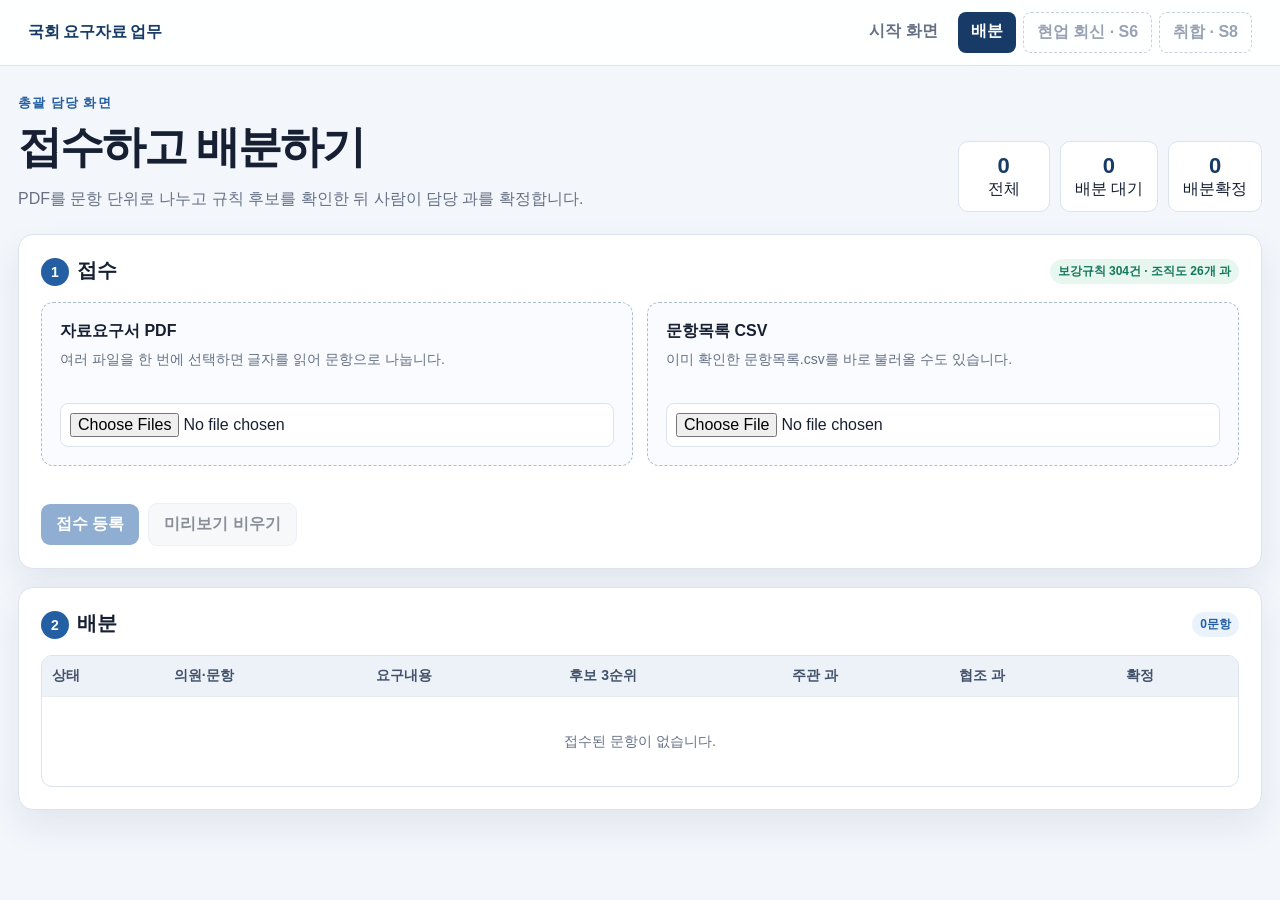
==== web/assign.html @ 602cd7af "국회 요구자료 교육용 웹 도구 최초 공개" ====
<!doctype html>
<html lang="ko">
<head>
  <meta charset="utf-8">
  <meta name="viewport" content="width=device-width,initial-scale=1">
  <title>접수·배분 | 국회 요구자료</title>
  <link rel="stylesheet" href="styles.css">
</head>
<body>
  <header class="topbar">
    <a class="brand" href="index.html">국회 요구자료 업무</a>
    <nav class="nav" aria-label="업무 화면 이동">
      <a href="index.html">시작 화면</a><a class="active" href="assign.html">배분</a>
      <a class="soon" href="#" aria-disabled="true" title="S6에서 구현">현업 회신 · S6</a>
      <a class="soon" href="#" aria-disabled="true" title="S8에서 구현">취합 · S8</a>
    </nav>
  </header>
  <main class="page">
    <section class="hero" data-reveal>
      <div><p class="eyebrow">총괄 담당 화면</p><h1>접수하고 배분하기</h1><p class="subtitle">PDF를 문항 단위로 나누고 규칙 후보를 확인한 뒤 사람이 담당 과를 확정합니다.</p></div>
      <div class="summary" id="summary"></div>
    </section>

    <section class="panel" data-reveal>
      <div class="panel-head"><h2><span class="step">1</span>접수</h2><span class="badge" id="data-status">기준자료 읽는 중</span></div>
      <div class="upload-grid">
        <label class="drop-card"><strong>자료요구서 PDF</strong><p>여러 파일을 한 번에 선택하면 글자를 읽어 문항으로 나눕니다.</p><input id="pdf-files" type="file" accept="application/pdf,.pdf" multiple></label>
        <label class="drop-card"><strong>문항목록 CSV</strong><p>이미 확인한 문항목록.csv를 바로 불러올 수도 있습니다.</p><input id="csv-file" type="file" accept=".csv,text/csv"></label>
      </div>
      <div class="progress-wrap" id="progress-wrap"><progress id="progress" max="100" value="0"></progress><strong id="progress-label">0%</strong></div>
      <p class="message" id="import-message" role="status"></p>
      <div class="actions"><button id="register" disabled>접수 등록</button><button id="clear-preview" class="secondary" disabled>미리보기 비우기</button></div>
      <div class="table-wrap" id="preview-wrap" hidden style="margin-top:16px"><table><thead><tr><th>파일·문항</th><th>위원회·의원</th><th>제출기한</th><th>요구내용</th><th>세부항목·비고</th></tr></thead><tbody id="preview-body"></tbody></table></div>
    </section>

    <section class="panel" data-reveal>
      <div class="panel-head"><h2><span class="step">2</span>배분</h2><span class="badge" id="case-count">0문항</span></div>
      <div class="table-wrap"><table><thead><tr><th>상태</th><th>의원·문항</th><th>요구내용</th><th>후보 3순위</th><th>주관 과</th><th>협조 과</th><th>확정</th></tr></thead><tbody id="assignment-body"><tr><td colspan="7" class="empty">접수된 문항이 없습니다.</td></tr></tbody></table></div>
    </section>
  </main>
  <script src="common.js"></script><script src="split.js"></script><script src="engine.js"></script>
  <script type="module" src="assign.js"></script>
</body>
</html>
---- web/styles.css ----
:root {
  color-scheme: light;
  --ink: #172033;
  --muted: #667085;
  --line: #dce3ee;
  --surface: #ffffff;
  --canvas: #f3f6fb;
  --navy: #173b66;
  --blue: #245fa4;
  --blue-soft: #eaf2fc;
  --green: #13795b;
  --amber: #9a6700;
  --danger: #b42318;
  --shadow: 0 16px 34px rgba(31, 57, 89, 0.08);
}

* { box-sizing: border-box; }
body { margin: 0; color: var(--ink); background: var(--canvas); font-family: "Pretendard", "Noto Sans KR", "Malgun Gothic", sans-serif; }
button, input, select { font: inherit; }
button, .button { border: 0; border-radius: 9px; padding: 10px 15px; background: var(--blue); color: #fff; font-weight: 700; cursor: pointer; transition: transform .28s cubic-bezier(.34,1.56,.64,1), background .2s; }
button:hover, .button:hover { transform: translateY(-2px); background: var(--navy); }
button:disabled { cursor: not-allowed; opacity: .5; transform: none; }
.button.secondary, button.secondary { background: #eef2f7; color: var(--ink); border: 1px solid var(--line); }
.button.ghost { background: transparent; color: var(--muted); border: 1px dashed #b7c2d2; }
a { color: inherit; text-decoration: none; }

.topbar { position: sticky; z-index: 20; top: 0; display: flex; align-items: center; gap: 16px; padding: 12px 28px; background: rgba(255,255,255,.96); border-bottom: 1px solid var(--line); }
.brand { margin-right: auto; font-weight: 900; color: var(--navy); letter-spacing: -.02em; }
.nav { display: flex; gap: 7px; flex-wrap: wrap; }
.nav a { padding: 9px 13px; border-radius: 8px; color: var(--muted); font-weight: 700; }
.nav a.active { color: #fff; background: var(--navy); }
.nav a.soon { color: #98a2b3; border: 1px dashed #c7d0dc; }

.page { width: min(1500px, calc(100% - 36px)); margin: 28px auto 56px; }
.hero { display: flex; align-items: end; justify-content: space-between; gap: 24px; margin-bottom: 22px; }
.eyebrow { margin: 0 0 6px; color: var(--blue); font-weight: 800; font-size: 13px; letter-spacing: .08em; }
h1 { margin: 0; font-size: clamp(28px, 4vw, 44px); letter-spacing: -.045em; }
.subtitle { margin: 9px 0 0; color: var(--muted); line-height: 1.65; }
.summary { display: flex; gap: 10px; flex-wrap: wrap; }
.summary span { min-width: 92px; padding: 11px 14px; border-radius: 10px; background: var(--surface); border: 1px solid var(--line); text-align: center; }
.summary strong { display: block; color: var(--navy); font-size: 22px; }

.panel { margin-top: 18px; padding: 22px; border: 1px solid var(--line); border-radius: 15px; background: var(--surface); box-shadow: var(--shadow); }
.panel-head { display: flex; align-items: center; justify-content: space-between; gap: 18px; margin-bottom: 16px; }
.panel-head h2 { margin: 0; font-size: 20px; }
.step { display: inline-grid; place-items: center; width: 28px; height: 28px; margin-right: 8px; border-radius: 50%; color: #fff; background: var(--blue); font-size: 14px; }
.upload-grid { display: grid; grid-template-columns: repeat(2, minmax(0,1fr)); gap: 14px; }
.drop-card { padding: 18px; border: 1px dashed #aebcd0; border-radius: 12px; background: #f9fbfe; }
.drop-card strong { display: block; margin-bottom: 7px; }
.drop-card p { min-height: 42px; margin: 0 0 12px; color: var(--muted); font-size: 14px; line-height: 1.5; }
input[type=file] { width: 100%; padding: 9px; border: 1px solid var(--line); border-radius: 8px; background: #fff; }
.actions { display: flex; gap: 9px; flex-wrap: wrap; align-items: center; }
.message { min-height: 24px; margin: 13px 0 0; color: var(--muted); font-weight: 700; }
.message.success { color: var(--green); }
.message.error { color: var(--danger); }
.progress-wrap { display: none; margin-top: 14px; }
.progress-wrap.on { display: grid; grid-template-columns: 1fr auto; gap: 10px; align-items: center; }
progress { width: 100%; height: 10px; accent-color: var(--blue); }

.table-wrap { overflow: auto; border: 1px solid var(--line); border-radius: 11px; }
table { width: 100%; border-collapse: separate; border-spacing: 0; font-size: 14px; }
th { position: sticky; top: 0; z-index: 2; padding: 11px 10px; color: #42526a; background: #edf2f8; text-align: left; white-space: nowrap; }
td { padding: 12px 10px; border-top: 1px solid #e8edf4; vertical-align: top; line-height: 1.5; }
tbody tr { transition: background .2s, transform .28s cubic-bezier(.34,1.56,.64,1); }
tbody tr:hover { background: #f8fbff; }
.request { min-width: 280px; max-width: 460px; }
.meta { min-width: 130px; color: var(--muted); font-size: 12px; }
.meta strong { display: block; color: var(--ink); font-size: 14px; }
.badge { display: inline-block; padding: 4px 8px; border-radius: 999px; background: var(--blue-soft); color: var(--blue); font-size: 12px; font-weight: 800; white-space: nowrap; }
.badge.confirmed { background: #e8f6f0; color: var(--green); }
.candidates { min-width: 210px; }
.candidate { margin-bottom: 6px; padding: 7px 8px; border-left: 3px solid #adc7e7; background: #f5f8fc; border-radius: 4px 8px 8px 4px; }
.candidate:first-child { border-left-color: var(--blue); background: var(--blue-soft); }
.candidate small { display: block; margin-top: 2px; color: var(--muted); }
select { width: 100%; min-width: 150px; padding: 8px; border: 1px solid #b9c5d5; border-radius: 8px; background: #fff; }
select[multiple] { min-height: 78px; }
.empty { padding: 34px; color: var(--muted); text-align: center; }

.start-grid { display: grid; grid-template-columns: repeat(3,1fr); gap: 16px; }
.start-card { display: block; min-height: 190px; padding: 22px; border-radius: 15px; background: var(--surface); border: 1px solid var(--line); box-shadow: var(--shadow); transition: transform .28s cubic-bezier(.34,1.56,.64,1); }
.start-card:hover { transform: translateY(-5px); }
.start-card .number { color: var(--blue); font-size: 40px; font-weight: 900; }
.start-card h2 { margin: 16px 0 8px; }
.start-card p { color: var(--muted); line-height: 1.6; }

[data-reveal] { opacity: 0; transform: translateY(20px); transition: opacity .55s ease, transform .55s ease; }
[data-reveal].show { opacity: 1; transform: none; }
@media (max-width: 860px) { .topbar { align-items: flex-start; flex-direction: column; } .brand { margin: 0; } .hero { align-items: flex-start; flex-direction: column; } .upload-grid, .start-grid { grid-template-columns: 1fr; } .page { width: min(100% - 22px, 1500px); } }
@media (prefers-reduced-motion: reduce) { *, *::before, *::after { scroll-behavior: auto !important; transition: none !important; animation: none !important; } [data-reveal] { opacity: 1; transform: none; } }
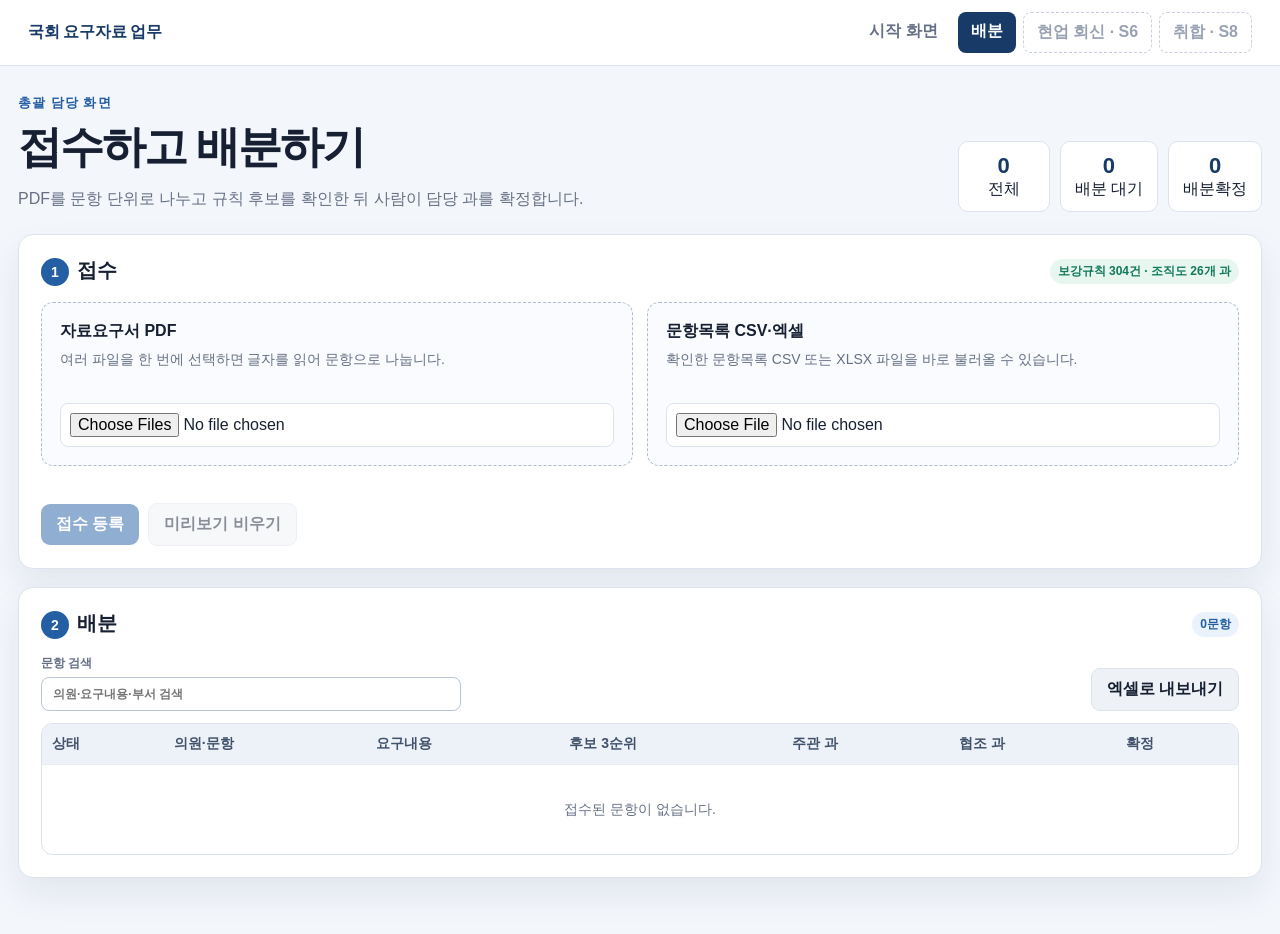
==== commit bba2dfb8: "웹앱 라이브러리 기능 적용" ====
--- a/web/assign.html
+++ b/web/assign.html
@@ -4,6 +4,7 @@
   <meta charset="utf-8">
   <meta name="viewport" content="width=device-width,initial-scale=1">
   <title>접수·배분 | 국회 요구자료</title>
+  <link rel="stylesheet" href="lib/tabulator.min.css">
   <link rel="stylesheet" href="styles.css">
 </head>
 <body>
@@ -25,19 +26,21 @@
       <div class="panel-head"><h2><span class="step">1</span>접수</h2><span class="badge" id="data-status">기준자료 읽는 중</span></div>
       <div class="upload-grid">
         <label class="drop-card"><strong>자료요구서 PDF</strong><p>여러 파일을 한 번에 선택하면 글자를 읽어 문항으로 나눕니다.</p><input id="pdf-files" type="file" accept="application/pdf,.pdf" multiple></label>
-        <label class="drop-card"><strong>문항목록 CSV</strong><p>이미 확인한 문항목록.csv를 바로 불러올 수도 있습니다.</p><input id="csv-file" type="file" accept=".csv,text/csv"></label>
+        <label class="drop-card"><strong>문항목록 CSV·엑셀</strong><p>확인한 문항목록 CSV 또는 XLSX 파일을 바로 불러올 수 있습니다.</p><input id="csv-file" type="file" accept=".csv,.xlsx,.xls,text/csv,application/vnd.openxmlformats-officedocument.spreadsheetml.sheet,application/vnd.ms-excel"></label>
       </div>
       <div class="progress-wrap" id="progress-wrap"><progress id="progress" max="100" value="0"></progress><strong id="progress-label">0%</strong></div>
       <p class="message" id="import-message" role="status"></p>
       <div class="actions"><button id="register" disabled>접수 등록</button><button id="clear-preview" class="secondary" disabled>미리보기 비우기</button></div>
-      <div class="table-wrap" id="preview-wrap" hidden style="margin-top:16px"><table><thead><tr><th>파일·문항</th><th>위원회·의원</th><th>제출기한</th><th>요구내용</th><th>세부항목·비고</th></tr></thead><tbody id="preview-body"></tbody></table></div>
+      <div class="table-wrap tabulator-wrap" id="preview-wrap" hidden style="margin-top:16px"><div id="preview-table"></div></div>
     </section>
 
     <section class="panel" data-reveal>
       <div class="panel-head"><h2><span class="step">2</span>배분</h2><span class="badge" id="case-count">0문항</span></div>
+      <div class="table-tools"><label>문항 검색 <input id="case-search" type="search" placeholder="의원·요구내용·부서 검색"></label><button id="export-xlsx" class="secondary">엑셀로 내보내기</button></div>
       <div class="table-wrap"><table><thead><tr><th>상태</th><th>의원·문항</th><th>요구내용</th><th>후보 3순위</th><th>주관 과</th><th>협조 과</th><th>확정</th></tr></thead><tbody id="assignment-body"><tr><td colspan="7" class="empty">접수된 문항이 없습니다.</td></tr></tbody></table></div>
     </section>
   </main>
+  <script src="lib/papaparse.min.js"></script><script src="lib/xlsx.full.min.js"></script><script src="lib/fuse.min.js"></script><script src="lib/tabulator.min.js"></script>
   <script src="common.js"></script><script src="split.js"></script><script src="engine.js"></script>
   <script type="module" src="assign.js"></script>
 </body>
--- a/web/lib/tabulator.min.css
+++ b/web/lib/tabulator.min.css
@@ -0,0 +1,2 @@
+.tabulator{background-color:#888;border:1px solid #999;font-size:14px;overflow:hidden;position:relative;text-align:left;-webkit-transform:translateZ(0);-moz-transform:translateZ(0);-ms-transform:translateZ(0);-o-transform:translateZ(0);transform:translateZ(0)}.tabulator[tabulator-layout=fitDataFill] .tabulator-tableholder .tabulator-table{min-width:100%}.tabulator[tabulator-layout=fitDataTable]{display:inline-block}.tabulator.tabulator-block-select,.tabulator.tabulator-ranges .tabulator-cell:not(.tabulator-editing){user-select:none}.tabulator .tabulator-header{background-color:#e6e6e6;border-bottom:1px solid #999;box-sizing:border-box;color:#555;font-weight:700;outline:none;overflow:hidden;position:relative;-moz-user-select:none;-khtml-user-select:none;-webkit-user-select:none;-o-user-select:none;white-space:nowrap;width:100%}.tabulator .tabulator-header.tabulator-header-hidden{display:none}.tabulator .tabulator-header .tabulator-header-contents{overflow:hidden;position:relative}.tabulator .tabulator-header .tabulator-header-contents .tabulator-headers{display:inline-block}.tabulator .tabulator-header .tabulator-col{background:#e6e6e6;border-right:1px solid #aaa;box-sizing:border-box;display:inline-flex;flex-direction:column;justify-content:flex-start;overflow:hidden;position:relative;text-align:left;vertical-align:bottom}.tabulator .tabulator-header .tabulator-col.tabulator-moving{background:#cdcdcd;border:1px solid #999;pointer-events:none;position:absolute}.tabulator .tabulator-header .tabulator-col.tabulator-range-highlight{background-color:#d6d6d6;color:#000}.tabulator .tabulator-header .tabulator-col.tabulator-range-selected{background-color:#3876ca;color:#fff}.tabulator .tabulator-header .tabulator-col .tabulator-col-content{box-sizing:border-box;padding:4px;position:relative}.tabulator .tabulator-header .tabulator-col .tabulator-col-content .tabulator-header-popup-button{padding:0 8px}.tabulator .tabulator-header .tabulator-col .tabulator-col-content .tabulator-header-popup-button:hover{cursor:pointer;opacity:.6}.tabulator .tabulator-header .tabulator-col .tabulator-col-content .tabulator-col-title-holder{position:relative}.tabulator .tabulator-header .tabulator-col .tabulator-col-content .tabulator-col-title{box-sizing:border-box;overflow:hidden;text-overflow:ellipsis;vertical-align:bottom;white-space:nowrap;width:100%}.tabulator .tabulator-header .tabulator-col .tabulator-col-content .tabulator-col-title.tabulator-col-title-wrap{text-overflow:clip;white-space:normal}.tabulator .tabulator-header .tabulator-col .tabulator-col-content .tabulator-col-title .tabulator-title-editor{background:#fff;border:1px solid #999;box-sizing:border-box;padding:1px;width:100%}.tabulator .tabulator-header .tabulator-col .tabulator-col-content .tabulator-col-title .tabulator-header-popup-button+.tabulator-title-editor{width:calc(100% - 22px)}.tabulator .tabulator-header .tabulator-col .tabulator-col-content .tabulator-col-sorter{align-items:center;bottom:0;display:flex;position:absolute;right:4px;top:0}.tabulator .tabulator-header .tabulator-col .tabulator-col-content .tabulator-col-sorter .tabulator-arrow{border-bottom:6px solid #bbb;border-left:6px solid transparent;border-right:6px solid transparent;height:0;width:0}.tabulator .tabulator-header .tabulator-col.tabulator-col-group .tabulator-col-group-cols{border-top:1px solid #aaa;display:flex;margin-right:-1px;overflow:hidden;position:relative}.tabulator .tabulator-header .tabulator-col .tabulator-header-filter{box-sizing:border-box;margin-top:2px;position:relative;text-align:center;width:100%}.tabulator .tabulator-header .tabulator-col .tabulator-header-filter textarea{height:auto!important}.tabulator .tabulator-header .tabulator-col .tabulator-header-filter svg{margin-top:3px}.tabulator .tabulator-header .tabulator-col .tabulator-header-filter input::-ms-clear{height:0;width:0}.tabulator .tabulator-header .tabulator-col.tabulator-sortable .tabulator-col-title{padding-right:25px}@media (hover:hover) and (pointer:fine){.tabulator .tabulator-header .tabulator-col.tabulator-sortable.tabulator-col-sorter-element:hover{background-color:#cdcdcd;cursor:pointer}}.tabulator .tabulator-header .tabulator-col.tabulator-sortable[aria-sort=none] .tabulator-col-content .tabulator-col-sorter{color:#bbb}@media (hover:hover) and (pointer:fine){.tabulator .tabulator-header .tabulator-col.tabulator-sortable[aria-sort=none] .tabulator-col-content .tabulator-col-sorter.tabulator-col-sorter-element .tabulator-arrow:hover{border-bottom:6px solid #555;cursor:pointer}}.tabulator .tabulator-header .tabulator-col.tabulator-sortable[aria-sort=none] .tabulator-col-content .tabulator-col-sorter .tabulator-arrow{border-bottom:6px solid #bbb;border-top:none}.tabulator .tabulator-header .tabulator-col.tabulator-sortable[aria-sort=ascending] .tabulator-col-content .tabulator-col-sorter{color:#666}@media (hover:hover) and (pointer:fine){.tabulator .tabulator-header .tabulator-col.tabulator-sortable[aria-sort=ascending] .tabulator-col-content .tabulator-col-sorter.tabulator-col-sorter-element .tabulator-arrow:hover{border-bottom:6px solid #555;cursor:pointer}}.tabulator .tabulator-header .tabulator-col.tabulator-sortable[aria-sort=ascending] .tabulator-col-content .tabulator-col-sorter .tabulator-arrow{border-bottom:6px solid #666;border-top:none}.tabulator .tabulator-header .tabulator-col.tabulator-sortable[aria-sort=descending] .tabulator-col-content .tabulator-col-sorter{color:#666}@media (hover:hover) and (pointer:fine){.tabulator .tabulator-header .tabulator-col.tabulator-sortable[aria-sort=descending] .tabulator-col-content .tabulator-col-sorter.tabulator-col-sorter-element .tabulator-arrow:hover{border-top:6px solid #555;cursor:pointer}}.tabulator .tabulator-header .tabulator-col.tabulator-sortable[aria-sort=descending] .tabulator-col-content .tabulator-col-sorter .tabulator-arrow{border-bottom:none;border-top:6px solid #666;color:#666}.tabulator .tabulator-header .tabulator-col.tabulator-col-vertical .tabulator-col-content .tabulator-col-title{align-items:center;display:flex;justify-content:center;text-orientation:mixed;writing-mode:vertical-rl}.tabulator .tabulator-header .tabulator-col.tabulator-col-vertical.tabulator-col-vertical-flip .tabulator-col-title{transform:rotate(180deg)}.tabulator .tabulator-header .tabulator-col.tabulator-col-vertical.tabulator-sortable .tabulator-col-title{padding-right:0;padding-top:20px}.tabulator .tabulator-header .tabulator-col.tabulator-col-vertical.tabulator-sortable.tabulator-col-vertical-flip .tabulator-col-title{padding-bottom:20px;padding-right:0}.tabulator .tabulator-header .tabulator-col.tabulator-col-vertical.tabulator-sortable .tabulator-col-sorter{bottom:auto;justify-content:center;left:0;right:0;top:4px}.tabulator .tabulator-header .tabulator-frozen{left:0;position:sticky;z-index:11}.tabulator .tabulator-header .tabulator-frozen.tabulator-frozen-left{border-right:2px solid #aaa}.tabulator .tabulator-header .tabulator-frozen.tabulator-frozen-right{border-left:2px solid #aaa}.tabulator .tabulator-header .tabulator-calcs-holder{background:#f3f3f3!important;border-bottom:1px solid #aaa;border-top:1px solid #aaa;box-sizing:border-box;display:inline-block}.tabulator .tabulator-header .tabulator-calcs-holder .tabulator-row{background:#f3f3f3!important}.tabulator .tabulator-header .tabulator-calcs-holder .tabulator-row .tabulator-col-resize-handle{display:none}.tabulator .tabulator-header .tabulator-frozen-rows-holder{display:inline-block}.tabulator .tabulator-header .tabulator-frozen-rows-holder:empty{display:none}.tabulator .tabulator-tableholder{-webkit-overflow-scrolling:touch;overflow:auto;position:relative;white-space:nowrap;width:100%}.tabulator .tabulator-tableholder:focus{outline:none}.tabulator .tabulator-tableholder .tabulator-placeholder{align-items:center;box-sizing:border-box;display:flex;justify-content:center;min-width:100%;width:100%}.tabulator .tabulator-tableholder .tabulator-placeholder[tabulator-render-mode=virtual]{min-height:100%}.tabulator .tabulator-tableholder .tabulator-placeholder .tabulator-placeholder-contents{color:#ccc;display:inline-block;font-size:20px;font-weight:700;padding:10px;text-align:center;white-space:normal}.tabulator .tabulator-tableholder .tabulator-table{background-color:#fff;color:#333;display:inline-block;overflow:visible;position:relative;white-space:nowrap}.tabulator .tabulator-tableholder .tabulator-table .tabulator-row.tabulator-calcs{background:#e2e2e2!important;font-weight:700}.tabulator .tabulator-tableholder .tabulator-table .tabulator-row.tabulator-calcs.tabulator-calcs-top{border-bottom:2px solid #aaa}.tabulator .tabulator-tableholder .tabulator-table .tabulator-row.tabulator-calcs.tabulator-calcs-bottom{border-top:2px solid #aaa}.tabulator .tabulator-tableholder .tabulator-range-overlay{inset:0;pointer-events:none;position:absolute;z-index:10}.tabulator .tabulator-tableholder .tabulator-range-overlay .tabulator-range{border:1px solid #2975dd;box-sizing:border-box;position:absolute}.tabulator .tabulator-tableholder .tabulator-range-overlay .tabulator-range.tabulator-range-active:after{background-color:#2975dd;border-radius:999px;bottom:-3px;content:"";height:6px;position:absolute;right:-3px;width:6px}.tabulator .tabulator-tableholder .tabulator-range-overlay .tabulator-range-cell-active{border:2px solid #2975dd;box-sizing:border-box;position:absolute}.tabulator .tabulator-footer{background-color:#e6e6e6;border-top:1px solid #999;color:#555;font-weight:700;user-select:none;-moz-user-select:none;-khtml-user-select:none;-webkit-user-select:none;-o-user-select:none;white-space:nowrap}.tabulator .tabulator-footer .tabulator-footer-contents{align-items:center;display:flex;flex-direction:row;justify-content:space-between;padding:5px 10px}.tabulator .tabulator-footer .tabulator-footer-contents:empty{display:none}.tabulator .tabulator-footer .tabulator-spreadsheet-tabs{margin-top:-5px;overflow-x:auto}.tabulator .tabulator-footer .tabulator-spreadsheet-tabs .tabulator-spreadsheet-tab{border:1px solid #999;border-bottom-left-radius:5px;border-bottom-right-radius:5px;border-top:none;display:inline-block;font-size:.9em;padding:5px}.tabulator .tabulator-footer .tabulator-spreadsheet-tabs .tabulator-spreadsheet-tab:hover{cursor:pointer;opacity:.7}.tabulator .tabulator-footer .tabulator-spreadsheet-tabs .tabulator-spreadsheet-tab.tabulator-spreadsheet-tab-active{background:#fff}.tabulator .tabulator-footer .tabulator-calcs-holder{background:#f3f3f3!important;border-bottom:1px solid #aaa;border-top:1px solid #aaa;box-sizing:border-box;overflow:hidden;text-align:left;width:100%}.tabulator .tabulator-footer .tabulator-calcs-holder .tabulator-row{background:#f3f3f3!important;display:inline-block}.tabulator .tabulator-footer .tabulator-calcs-holder .tabulator-row .tabulator-col-resize-handle{display:none}.tabulator .tabulator-footer .tabulator-calcs-holder:only-child{border-bottom:none;margin-bottom:-5px}.tabulator .tabulator-footer>*+.tabulator-page-counter{margin-left:10px}.tabulator .tabulator-footer .tabulator-page-counter{font-weight:400}.tabulator .tabulator-footer .tabulator-paginator{color:#555;flex:1;font-family:inherit;font-size:inherit;font-weight:inherit;text-align:right}.tabulator .tabulator-footer .tabulator-page-size{border:1px solid #aaa;border-radius:3px;display:inline-block;margin:0 5px;padding:2px 5px}.tabulator .tabulator-footer .tabulator-pages{margin:0 7px}.tabulator .tabulator-footer .tabulator-page{background:hsla(0,0%,100%,.2);border:1px solid #aaa;border-radius:3px;display:inline-block;margin:0 2px;padding:2px 5px}.tabulator .tabulator-footer .tabulator-page.active{color:#d00}.tabulator .tabulator-footer .tabulator-page:disabled{opacity:.5}@media (hover:hover) and (pointer:fine){.tabulator .tabulator-footer .tabulator-page:not(disabled):hover{background:rgba(0,0,0,.2);color:#fff;cursor:pointer}}.tabulator .tabulator-col-resize-handle{display:inline-block;margin-left:-3px;margin-right:-3px;position:relative;vertical-align:middle;width:6px;z-index:11}@media (hover:hover) and (pointer:fine){.tabulator .tabulator-col-resize-handle:hover{cursor:ew-resize}}.tabulator .tabulator-col-resize-handle:last-of-type{margin-right:0;width:3px}.tabulator .tabulator-col-resize-guide{background-color:#999;height:100%;margin-left:-.5px;opacity:.5;position:absolute;top:0;width:4px}.tabulator .tabulator-row-resize-guide{background-color:#999;height:4px;left:0;margin-top:-.5px;opacity:.5;position:absolute;width:100%}.tabulator .tabulator-alert{align-items:center;background:rgba(0,0,0,.4);display:flex;height:100%;left:0;position:absolute;text-align:center;top:0;width:100%;z-index:100}.tabulator .tabulator-alert .tabulator-alert-msg{background:#fff;border-radius:10px;display:inline-block;font-size:16px;font-weight:700;margin:0 auto;padding:10px 20px}.tabulator .tabulator-alert .tabulator-alert-msg.tabulator-alert-state-msg{border:4px solid #333;color:#000}.tabulator .tabulator-alert .tabulator-alert-msg.tabulator-alert-state-error{border:4px solid #d00;color:#590000}.tabulator-row{background-color:#fff;box-sizing:border-box;min-height:22px;position:relative}.tabulator-row.tabulator-row-even{background-color:#efefef}@media (hover:hover) and (pointer:fine){.tabulator-row.tabulator-selectable:hover{background-color:#bbb;cursor:pointer}}.tabulator-row.tabulator-selected{background-color:#9abcea}@media (hover:hover) and (pointer:fine){.tabulator-row.tabulator-selected:hover{background-color:#769bcc;cursor:pointer}}.tabulator-row.tabulator-row-moving{background:#fff;border:1px solid #000}.tabulator-row.tabulator-moving{border-bottom:1px solid #aaa;border-top:1px solid #aaa;pointer-events:none;position:absolute;z-index:15}.tabulator-row.tabulator-range-highlight .tabulator-cell.tabulator-range-row-header{background-color:#d6d6d6;color:#000}.tabulator-row.tabulator-range-highlight.tabulator-range-selected .tabulator-cell.tabulator-range-row-header,.tabulator-row.tabulator-range-selected .tabulator-cell.tabulator-range-row-header{background-color:#3876ca;color:#fff}.tabulator-row .tabulator-row-resize-handle{bottom:0;height:5px;left:0;position:absolute;right:0}.tabulator-row .tabulator-row-resize-handle.prev{bottom:auto;top:0}@media (hover:hover) and (pointer:fine){.tabulator-row .tabulator-row-resize-handle:hover{cursor:ns-resize}}.tabulator-row .tabulator-responsive-collapse{border-bottom:1px solid #aaa;border-top:1px solid #aaa;box-sizing:border-box;padding:5px}.tabulator-row .tabulator-responsive-collapse:empty{display:none}.tabulator-row .tabulator-responsive-collapse table{font-size:14px}.tabulator-row .tabulator-responsive-collapse table tr td{position:relative}.tabulator-row .tabulator-responsive-collapse table tr td:first-of-type{padding-right:10px}.tabulator-row .tabulator-cell{border-right:1px solid #aaa;box-sizing:border-box;display:inline-block;outline:none;overflow:hidden;padding:4px;position:relative;text-overflow:ellipsis;vertical-align:middle;white-space:nowrap}.tabulator-row .tabulator-cell.tabulator-row-header{background:#e6e6e6;border-bottom:1px solid #aaa;border-right:1px solid #999}.tabulator-row .tabulator-cell.tabulator-frozen{background-color:inherit;display:inline-block;left:0;position:sticky;z-index:11}.tabulator-row .tabulator-cell.tabulator-frozen.tabulator-frozen-left{border-right:2px solid #aaa}.tabulator-row .tabulator-cell.tabulator-frozen.tabulator-frozen-right{border-left:2px solid #aaa}.tabulator-row .tabulator-cell.tabulator-editing{border:1px solid #1d68cd;outline:none;padding:0}.tabulator-row .tabulator-cell.tabulator-editing input,.tabulator-row .tabulator-cell.tabulator-editing select{background:transparent;border:1px;outline:none}.tabulator-row .tabulator-cell.tabulator-validation-fail{border:1px solid #d00}.tabulator-row .tabulator-cell.tabulator-validation-fail input,.tabulator-row .tabulator-cell.tabulator-validation-fail select{background:transparent;border:1px;color:#d00}.tabulator-row .tabulator-cell.tabulator-row-handle{align-items:center;display:inline-flex;justify-content:center;-moz-user-select:none;-khtml-user-select:none;-webkit-user-select:none;-o-user-select:none}.tabulator-row .tabulator-cell.tabulator-row-handle .tabulator-row-handle-box{width:80%}.tabulator-row .tabulator-cell.tabulator-row-handle .tabulator-row-handle-box .tabulator-row-handle-bar{background:#666;height:3px;margin-top:2px;width:100%}.tabulator-row .tabulator-cell.tabulator-range-selected:not(.tabulator-range-only-cell-selected):not(.tabulator-range-row-header){background-color:#9abcea}.tabulator-row .tabulator-cell .tabulator-data-tree-branch-empty{display:inline-block;width:7px}.tabulator-row .tabulator-cell .tabulator-data-tree-branch{border-bottom:2px solid #aaa;border-bottom-left-radius:1px;border-left:2px solid #aaa;display:inline-block;height:9px;margin-right:5px;margin-top:-9px;vertical-align:middle;width:7px}.tabulator-row .tabulator-cell .tabulator-data-tree-control{align-items:center;background:rgba(0,0,0,.1);border:1px solid #333;border-radius:2px;display:inline-flex;height:11px;justify-content:center;margin-right:5px;overflow:hidden;vertical-align:middle;width:11px}@media (hover:hover) and (pointer:fine){.tabulator-row .tabulator-cell .tabulator-data-tree-control:hover{background:rgba(0,0,0,.2);cursor:pointer}}.tabulator-row .tabulator-cell .tabulator-data-tree-control .tabulator-data-tree-control-collapse{background:transparent;display:inline-block;height:7px;position:relative;width:1px}.tabulator-row .tabulator-cell .tabulator-data-tree-control .tabulator-data-tree-control-collapse:after{background:#333;content:"";height:1px;left:-3px;position:absolute;top:3px;width:7px}.tabulator-row .tabulator-cell .tabulator-data-tree-control .tabulator-data-tree-control-expand{background:#333;display:inline-block;height:7px;position:relative;width:1px}.tabulator-row .tabulator-cell .tabulator-data-tree-control .tabulator-data-tree-control-expand:after{background:#333;content:"";height:1px;left:-3px;position:absolute;top:3px;width:7px}.tabulator-row .tabulator-cell .tabulator-responsive-collapse-toggle{align-items:center;background:#666;border-radius:20px;color:#fff;display:inline-flex;font-size:1.1em;font-weight:700;height:15px;justify-content:center;-moz-user-select:none;-khtml-user-select:none;-webkit-user-select:none;-o-user-select:none;width:15px}@media (hover:hover) and (pointer:fine){.tabulator-row .tabulator-cell .tabulator-responsive-collapse-toggle:hover{cursor:pointer;opacity:.7}}.tabulator-row .tabulator-cell .tabulator-responsive-collapse-toggle.open .tabulator-responsive-collapse-toggle-close{display:initial}.tabulator-row .tabulator-cell .tabulator-responsive-collapse-toggle.open .tabulator-responsive-collapse-toggle-open{display:none}.tabulator-row .tabulator-cell .tabulator-responsive-collapse-toggle svg{stroke:#fff}.tabulator-row .tabulator-cell .tabulator-responsive-collapse-toggle .tabulator-responsive-collapse-toggle-close{display:none}.tabulator-row .tabulator-cell .tabulator-traffic-light{border-radius:14px;display:inline-block;height:14px;width:14px}.tabulator-row.tabulator-group{background:#ccc;border-bottom:1px solid #999;border-right:1px solid #aaa;border-top:1px solid #999;box-sizing:border-box;font-weight:700;min-width:100%;padding:5px 5px 5px 10px}@media (hover:hover) and (pointer:fine){.tabulator-row.tabulator-group:hover{background-color:rgba(0,0,0,.1);cursor:pointer}}.tabulator-row.tabulator-group.tabulator-group-visible .tabulator-arrow{border-bottom:0;border-left:6px solid transparent;border-right:6px solid transparent;border-top:6px solid #666;margin-right:10px}.tabulator-row.tabulator-group.tabulator-group-level-1{padding-left:30px}.tabulator-row.tabulator-group.tabulator-group-level-2{padding-left:50px}.tabulator-row.tabulator-group.tabulator-group-level-3{padding-left:70px}.tabulator-row.tabulator-group.tabulator-group-level-4{padding-left:90px}.tabulator-row.tabulator-group.tabulator-group-level-5{padding-left:110px}.tabulator-row.tabulator-group .tabulator-group-toggle{display:inline-block}.tabulator-row.tabulator-group .tabulator-arrow{border-bottom:6px solid transparent;border-left:6px solid #666;border-right:0;border-top:6px solid transparent;display:inline-block;height:0;margin-right:16px;vertical-align:middle;width:0}.tabulator-row.tabulator-group span{color:#d00;margin-left:10px}.tabulator-toggle{background:#dcdcdc;border:1px solid #ccc;box-sizing:border-box;display:flex;flex-direction:row}.tabulator-toggle.tabulator-toggle-on{background:#1c6cc2}.tabulator-toggle .tabulator-toggle-switch{background:#fff;border:1px solid #ccc;box-sizing:border-box}.tabulator-popup-container{-webkit-overflow-scrolling:touch;background:#fff;border:1px solid #aaa;box-shadow:0 0 5px 0 rgba(0,0,0,.2);box-sizing:border-box;display:inline-block;font-size:14px;overflow-y:auto;position:absolute;z-index:10000}.tabulator-popup{border-radius:3px;padding:5px}.tabulator-tooltip{border-radius:2px;box-shadow:none;font-size:12px;max-width:Min(500px,100%);padding:3px 5px;pointer-events:none}.tabulator-menu .tabulator-menu-item{box-sizing:border-box;padding:5px 10px;position:relative;user-select:none}.tabulator-menu .tabulator-menu-item.tabulator-menu-item-disabled{opacity:.5}@media (hover:hover) and (pointer:fine){.tabulator-menu .tabulator-menu-item:not(.tabulator-menu-item-disabled):hover{background:#efefef;cursor:pointer}}.tabulator-menu .tabulator-menu-item.tabulator-menu-item-submenu{padding-right:25px}.tabulator-menu .tabulator-menu-item.tabulator-menu-item-submenu:after{border-color:#aaa;border-style:solid;border-width:1px 1px 0 0;content:"";display:inline-block;height:7px;position:absolute;right:10px;top:calc(5px + .4em);transform:rotate(45deg);vertical-align:top;width:7px}.tabulator-menu .tabulator-menu-separator{border-top:1px solid #aaa}.tabulator-edit-list{-webkit-overflow-scrolling:touch;font-size:14px;max-height:200px;overflow-y:auto}.tabulator-edit-list .tabulator-edit-list-item{color:#333;outline:none;padding:4px}.tabulator-edit-list .tabulator-edit-list-item.active{background:#1d68cd;color:#fff}.tabulator-edit-list .tabulator-edit-list-item.active.focused{outline:1px solid hsla(0,0%,100%,.5)}.tabulator-edit-list .tabulator-edit-list-item.focused{outline:1px solid #1d68cd}@media (hover:hover) and (pointer:fine){.tabulator-edit-list .tabulator-edit-list-item:hover{background:#1d68cd;color:#fff;cursor:pointer}}.tabulator-edit-list .tabulator-edit-list-placeholder{color:#333;padding:4px;text-align:center}.tabulator-edit-list .tabulator-edit-list-group{border-bottom:1px solid #aaa;color:#333;font-weight:700;padding:6px 4px 4px}.tabulator-edit-list .tabulator-edit-list-group.tabulator-edit-list-group-level-2,.tabulator-edit-list .tabulator-edit-list-item.tabulator-edit-list-group-level-2{padding-left:12px}.tabulator-edit-list .tabulator-edit-list-group.tabulator-edit-list-group-level-3,.tabulator-edit-list .tabulator-edit-list-item.tabulator-edit-list-group-level-3{padding-left:20px}.tabulator-edit-list .tabulator-edit-list-group.tabulator-edit-list-group-level-4,.tabulator-edit-list .tabulator-edit-list-item.tabulator-edit-list-group-level-4{padding-left:28px}.tabulator-edit-list .tabulator-edit-list-group.tabulator-edit-list-group-level-5,.tabulator-edit-list .tabulator-edit-list-item.tabulator-edit-list-group-level-5{padding-left:36px}.tabulator.tabulator-ltr{direction:ltr}.tabulator.tabulator-rtl{direction:rtl;text-align:initial}.tabulator.tabulator-rtl .tabulator-header .tabulator-col{border-left:1px solid #aaa;border-right:initial;text-align:initial}.tabulator.tabulator-rtl .tabulator-header .tabulator-col.tabulator-col-group .tabulator-col-group-cols{margin-left:-1px;margin-right:0}.tabulator.tabulator-rtl .tabulator-header .tabulator-col.tabulator-sortable .tabulator-col-title{padding-left:25px;padding-right:0}.tabulator.tabulator-rtl .tabulator-header .tabulator-col .tabulator-col-content .tabulator-col-sorter{left:8px;right:auto}.tabulator.tabulator-rtl .tabulator-tableholder .tabulator-range-overlay .tabulator-range.tabulator-range-active:after{background-color:#2975dd;border-radius:999px;bottom:-3px;content:"";height:6px;left:-3px;position:absolute;right:auto;width:6px}.tabulator.tabulator-rtl .tabulator-row .tabulator-cell{border-left:1px solid #aaa;border-right:initial}.tabulator.tabulator-rtl .tabulator-row .tabulator-cell .tabulator-data-tree-branch{border-bottom-left-radius:0;border-bottom-right-radius:1px;border-left:initial;border-right:2px solid #aaa;margin-left:5px;margin-right:0}.tabulator.tabulator-rtl .tabulator-row .tabulator-cell .tabulator-data-tree-control{margin-left:5px;margin-right:0}.tabulator.tabulator-rtl .tabulator-row .tabulator-cell.tabulator-frozen.tabulator-frozen-left{border-left:2px solid #aaa}.tabulator.tabulator-rtl .tabulator-row .tabulator-cell.tabulator-frozen.tabulator-frozen-right{border-right:2px solid #aaa}.tabulator.tabulator-rtl .tabulator-row .tabulator-col-resize-handle:last-of-type{margin-left:0;margin-right:-3px;width:3px}.tabulator.tabulator-rtl .tabulator-footer .tabulator-calcs-holder{text-align:initial}.tabulator-print-fullscreen{bottom:0;left:0;position:absolute;right:0;top:0;z-index:10000}body.tabulator-print-fullscreen-hide>:not(.tabulator-print-fullscreen){display:none!important}.tabulator-print-table{border-collapse:collapse}.tabulator-print-table .tabulator-data-tree-branch{border-bottom:2px solid #aaa;border-bottom-left-radius:1px;border-left:2px solid #aaa;display:inline-block;height:9px;margin-right:5px;margin-top:-9px;vertical-align:middle;width:7px}.tabulator-print-table .tabulator-print-table-group{background:#ccc;border-bottom:1px solid #999;border-right:1px solid #aaa;border-top:1px solid #999;box-sizing:border-box;font-weight:700;min-width:100%;padding:5px 5px 5px 10px}@media (hover:hover) and (pointer:fine){.tabulator-print-table .tabulator-print-table-group:hover{background-color:rgba(0,0,0,.1);cursor:pointer}}.tabulator-print-table .tabulator-print-table-group.tabulator-group-visible .tabulator-arrow{border-bottom:0;border-left:6px solid transparent;border-right:6px solid transparent;border-top:6px solid #666;margin-right:10px}.tabulator-print-table .tabulator-print-table-group.tabulator-group-level-1 td{padding-left:30px!important}.tabulator-print-table .tabulator-print-table-group.tabulator-group-level-2 td{padding-left:50px!important}.tabulator-print-table .tabulator-print-table-group.tabulator-group-level-3 td{padding-left:70px!important}.tabulator-print-table .tabulator-print-table-group.tabulator-group-level-4 td{padding-left:90px!important}.tabulator-print-table .tabulator-print-table-group.tabulator-group-level-5 td{padding-left:110px!important}.tabulator-print-table .tabulator-print-table-group .tabulator-group-toggle{display:inline-block}.tabulator-print-table .tabulator-print-table-group .tabulator-arrow{border-bottom:6px solid transparent;border-left:6px solid #666;border-right:0;border-top:6px solid transparent;display:inline-block;height:0;margin-right:16px;vertical-align:middle;width:0}.tabulator-print-table .tabulator-print-table-group span{color:#d00;margin-left:10px}.tabulator-print-table .tabulator-data-tree-control{align-items:center;background:rgba(0,0,0,.1);border:1px solid #333;border-radius:2px;display:inline-flex;height:11px;justify-content:center;margin-right:5px;overflow:hidden;vertical-align:middle;width:11px}@media (hover:hover) and (pointer:fine){.tabulator-print-table .tabulator-data-tree-control:hover{background:rgba(0,0,0,.2);cursor:pointer}}.tabulator-print-table .tabulator-data-tree-control .tabulator-data-tree-control-collapse{background:transparent;display:inline-block;height:7px;position:relative;width:1px}.tabulator-print-table .tabulator-data-tree-control .tabulator-data-tree-control-collapse:after{background:#333;content:"";height:1px;left:-3px;position:absolute;top:3px;width:7px}.tabulator-print-table .tabulator-data-tree-control .tabulator-data-tree-control-expand{background:#333;display:inline-block;height:7px;position:relative;width:1px}.tabulator-print-table .tabulator-data-tree-control .tabulator-data-tree-control-expand:after{background:#333;content:"";height:1px;left:-3px;position:absolute;top:3px;width:7px}
+/*# sourceMappingURL=tabulator.min.css.map */
--- a/web/styles.css
+++ b/web/styles.css
@@ -56,6 +56,11 @@
 .progress-wrap { display: none; margin-top: 14px; }
 .progress-wrap.on { display: grid; grid-template-columns: 1fr auto; gap: 10px; align-items: center; }
 progress { width: 100%; height: 10px; accent-color: var(--blue); }
+.table-tools { display: flex; align-items: end; justify-content: space-between; gap: 12px; margin-bottom: 12px; }
+.table-tools label { display: grid; gap: 5px; color: var(--muted); font-size: 12px; font-weight: 800; }
+.table-tools input[type=search] { width: min(420px, 70vw); padding: 9px 11px; border: 1px solid #b9c5d5; border-radius: 8px; background: #fff; }
+.chart-panel { max-width: 540px; }
+.chart-wrap { height: 260px; }
 
 .table-wrap { overflow: auto; border: 1px solid var(--line); border-radius: 11px; }
 table { width: 100%; border-collapse: separate; border-spacing: 0; font-size: 14px; }
@@ -75,6 +80,12 @@
 select { width: 100%; min-width: 150px; padding: 8px; border: 1px solid #b9c5d5; border-radius: 8px; background: #fff; }
 select[multiple] { min-height: 78px; }
 .empty { padding: 34px; color: var(--muted); text-align: center; }
+.tabulator-wrap { overflow: hidden; }
+.tabulator { border: 0; background: transparent; font: inherit; }
+.tabulator .tabulator-header { border-bottom: 1px solid var(--line); background: #edf2f8; color: #42526a; }
+.tabulator .tabulator-header .tabulator-col, .tabulator .tabulator-row { background: transparent; }
+.tabulator .tabulator-row:hover { background: #f8fbff; }
+.tabulator .tabulator-cell { padding: 10px; border-right-color: #e8edf4; white-space: normal; }
 
 .start-grid { display: grid; grid-template-columns: repeat(3,1fr); gap: 16px; }
 .start-card { display: block; min-height: 190px; padding: 22px; border-radius: 15px; background: var(--surface); border: 1px solid var(--line); box-shadow: var(--shadow); transition: transform .28s cubic-bezier(.34,1.56,.64,1); }
